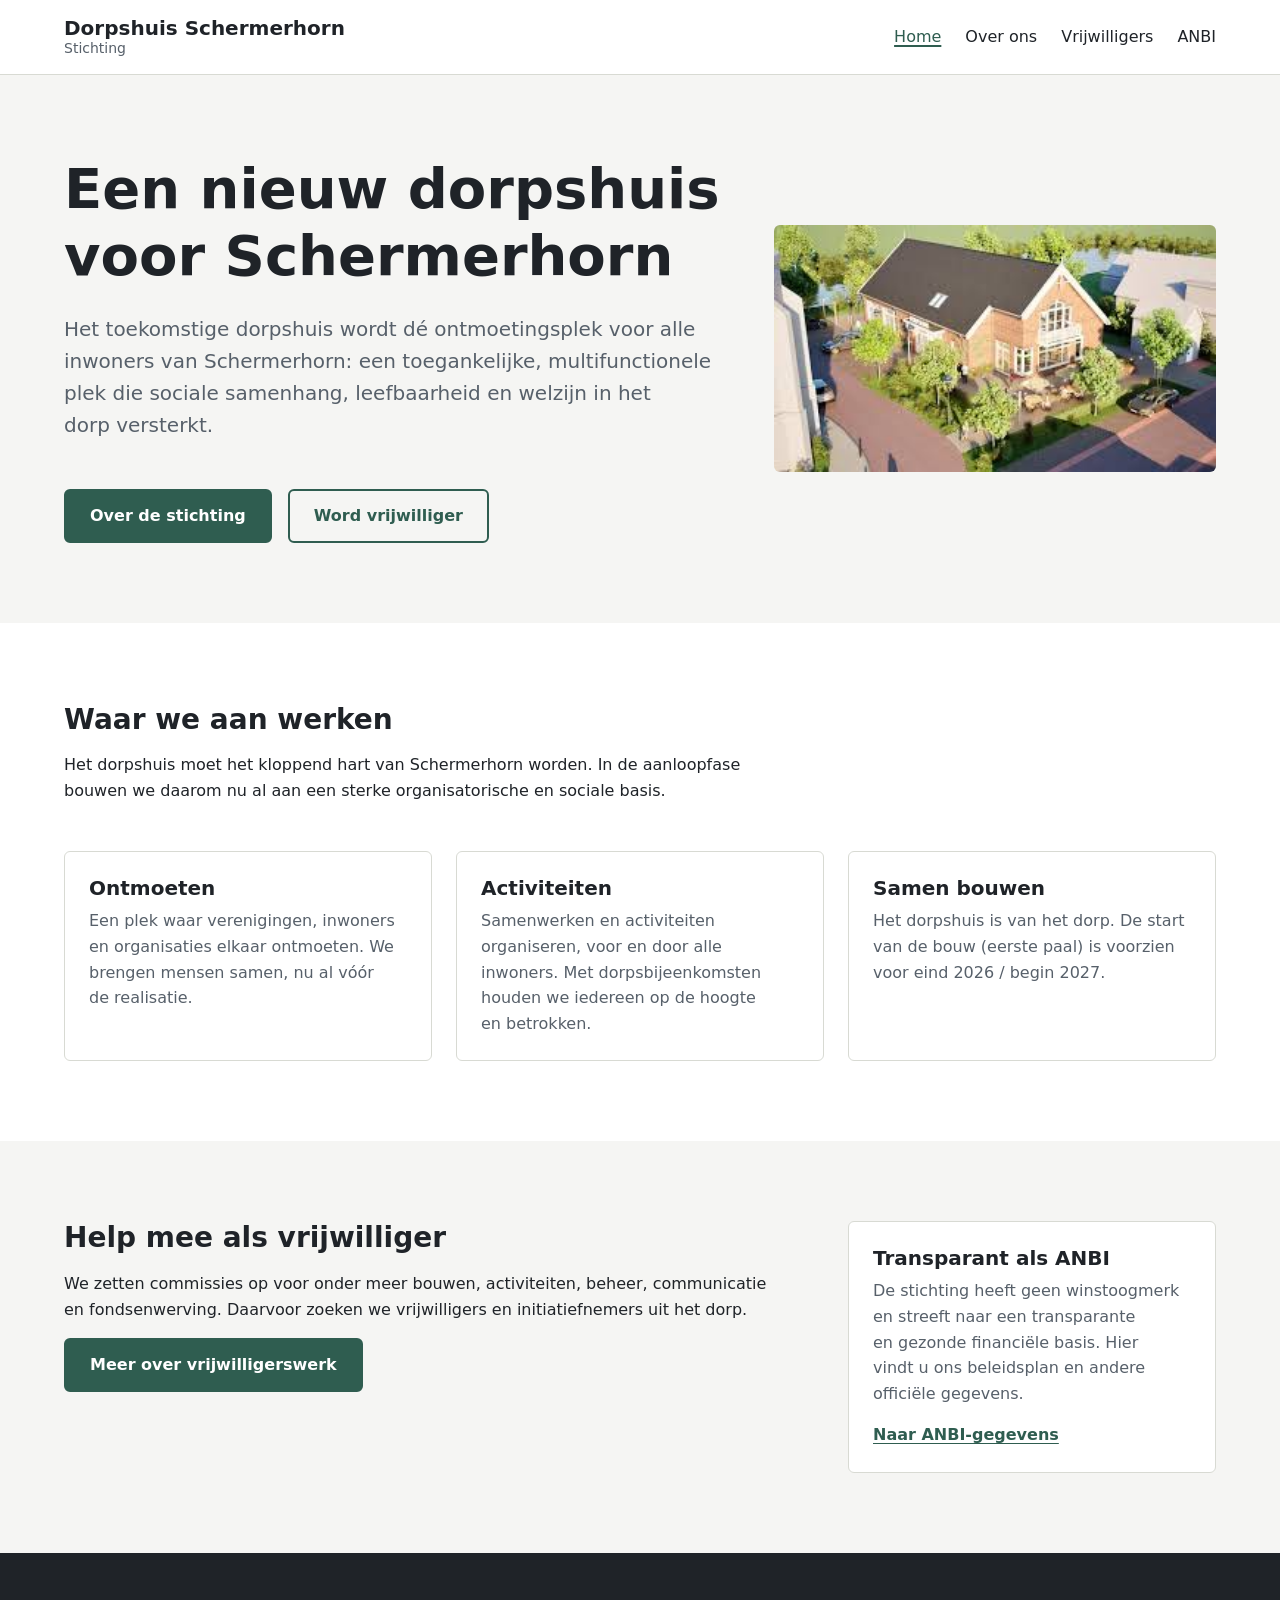
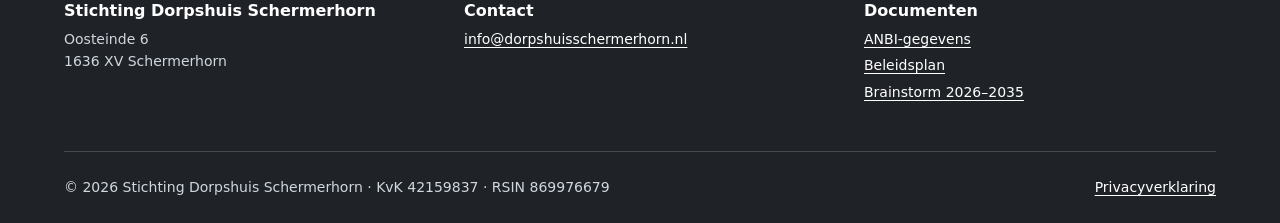
==== index.html @ 47b25c3a "init website dorpshuis" ====
<!doctype html>
<html lang="nl">
<head>
  <meta charset="utf-8">
  <meta name="viewport" content="width=device-width, initial-scale=1">
  <title>Stichting Dorpshuis Schermerhorn</title>
  <meta name="description" content="Stichting Dorpshuis Schermerhorn werkt aan een nieuw dorpshuis voor en door de inwoners van Schermerhorn.">
  <script>document.documentElement.classList.add('js');</script>
  <link rel="stylesheet" href="style.css">
  <script src="main.js" defer></script>
</head>
<body>
  <a class="skip-link" href="#main">Direct naar de inhoud</a>

  <header class="site-header">
    <div class="container">
      <a class="site-logo" href="index.html">Dorpshuis Schermerhorn <span>Stichting</span></a>
      <button class="nav-toggle" type="button" aria-expanded="false" aria-controls="site-nav">
        <span class="nav-toggle__icon" aria-hidden="true"></span>
        Menu
      </button>
      <nav class="site-nav" id="site-nav" aria-label="Hoofdmenu">
        <ul>
          <li><a href="index.html" aria-current="page">Home</a></li>
          <li><a href="over-ons.html">Over ons</a></li>
          <li><a href="vrijwilligers.html">Vrijwilligers</a></li>
          <li><a href="anbi.html">ANBI</a></li>
        </ul>
      </nav>
    </div>
  </header>

  <main id="main">
    <section class="hero">
      <div class="container hero__inner">
        <div>
          <h1>Een nieuw dorpshuis voor Schermerhorn</h1>
          <p>Het toekomstige dorpshuis wordt dé ontmoetingsplek voor alle inwoners van Schermerhorn: een toegankelijke, multifunctionele plek die sociale samenhang, leefbaarheid en welzijn in het dorp versterkt.</p>
          <div class="button-group">
            <a class="button" href="over-ons.html">Over de stichting</a>
            <a class="button button--outline" href="vrijwilligers.html">Word vrijwilliger</a>
          </div>
        </div>
        <img class="hero__image" src="dorpshuis-impressie.jpeg" width="300" height="168" alt="Impressie van het nieuwe dorpshuis in Schermerhorn, van bovenaf gezien">
      </div>
    </section>

    <section class="section">
      <div class="container">
        <div class="section__intro">
          <h2>Waar we aan werken</h2>
          <p>Het dorpshuis moet het kloppend hart van Schermerhorn worden. In de aanloopfase bouwen we daarom nu al aan een sterke organisatorische en sociale basis.</p>
        </div>
        <div class="grid">
          <article class="card">
            <h3>Ontmoeten</h3>
            <p>Een plek waar verenigingen, inwoners en organisaties elkaar ontmoeten. We brengen mensen samen, nu al vóór de realisatie.</p>
          </article>
          <article class="card">
            <h3>Activiteiten</h3>
            <p>Samenwerken en activiteiten organiseren, voor en door alle inwoners. Met dorpsbijeenkomsten houden we iedereen op de hoogte en betrokken.</p>
          </article>
          <article class="card">
            <h3>Samen bouwen</h3>
            <p>Het dorpshuis is van het dorp. De start van de bouw (eerste paal) is voorzien voor eind 2026 / begin 2027.</p>
          </article>
        </div>
      </div>
    </section>

    <section class="section section--alt">
      <div class="container">
        <div class="split">
          <div class="section__intro">
            <h2>Help mee als vrijwilliger</h2>
            <p>We zetten commissies op voor onder meer bouwen, activiteiten, beheer, communicatie en fondsenwerving. Daarvoor zoeken we vrijwilligers en initiatiefnemers uit het dorp.</p>
            <p><a class="button" href="vrijwilligers.html">Meer over vrijwilligerswerk</a></p>
          </div>
          <aside class="card" aria-labelledby="anbi-teaser">
            <h3 id="anbi-teaser">Transparant als ANBI</h3>
            <p>De stichting heeft geen winstoogmerk en streeft naar een transparante en gezonde financiële basis. Hier vindt u ons beleidsplan en andere officiële gegevens.</p>
            <a href="anbi.html">Naar ANBI-gegevens</a>
          </aside>
        </div>
      </div>
    </section>
  </main>

  <footer class="site-footer">
    <div class="container">
      <div class="footer-grid">
        <div>
          <h2>Stichting Dorpshuis Schermerhorn</h2>
          <address>
            Oosteinde 6<br>
            1636 XV Schermerhorn
          </address>
        </div>
        <div>
          <h2>Contact</h2>
          <ul>
            <li><a href="mailto:info@dorpshuisschermerhorn.nl">info@dorpshuisschermerhorn.nl</a></li>
          </ul>
        </div>
        <nav aria-label="Documenten">
          <h2>Documenten</h2>
          <ul>
            <li><a href="anbi.html">ANBI-gegevens</a></li>
            <li><a href="beleidsplan.html">Beleidsplan</a></li>
            <li><a href="brainstorm-2026-2035.html">Brainstorm 2026&ndash;2035</a></li>
          </ul>
        </nav>
      </div>
      <div class="footer-bottom">
        <p>&copy; <span id="year">2026</span> Stichting Dorpshuis Schermerhorn &middot; KvK 42159837 &middot; RSIN 869976679</p>
        <p><a href="privacyverklaring.html">Privacyverklaring</a></p>
      </div>
    </div>
  </footer>
</body>
</html>
---- style.css ----
/* ==========================================================================
   Dorpshuis Schermerhorn — base stylesheet
   Neutral, temporary styling. Swap the tokens in :root once branding is final.
   ========================================================================== */

/* ---------- Design tokens ---------- */
:root {
  /* Colors */
  --clr-text: #1f2328;
  --clr-text-muted: #57606a;
  --clr-bg: #ffffff;
  --clr-surface: #f5f5f3;
  --clr-border: #d8dad3;
  --clr-primary: #2f5d50;
  --clr-primary-dark: #1f4037;
  --clr-on-primary: #ffffff;
  --clr-focus: #c2410c;

  /* Typography */
  --ff-base: system-ui, -apple-system, "Segoe UI", Roboto, "Helvetica Neue", Arial, sans-serif;
  --fs-sm: 0.875rem;
  --fs-base: 1rem;
  --fs-md: clamp(1.125rem, 1rem + 0.4vw, 1.25rem);
  --fs-lg: clamp(1.375rem, 1.2rem + 0.8vw, 1.75rem);
  --fs-xl: clamp(1.75rem, 1.4rem + 1.6vw, 2.5rem);
  --fs-xxl: clamp(2.125rem, 1.6rem + 2.6vw, 3.5rem);
  --lh-base: 1.6;
  --lh-tight: 1.2;

  /* Spacing */
  --space-xs: 0.5rem;
  --space-sm: 1rem;
  --space-md: 1.5rem;
  --space-lg: clamp(2rem, 1.5rem + 2vw, 3rem);
  --space-xl: clamp(3rem, 2rem + 4vw, 5rem);

  /* Layout */
  --container-max: 72rem;
  --content-max: 45rem;
  --gutter: clamp(1rem, 0.5rem + 2vw, 2rem);
  --radius: 0.375rem;
}

/* ---------- Reset ---------- */
*,
*::before,
*::after {
  box-sizing: border-box;
}

* {
  margin: 0;
}

html {
  -webkit-text-size-adjust: 100%;
  text-size-adjust: 100%;
}

@media (prefers-reduced-motion: no-preference) {
  html {
    scroll-behavior: smooth;
  }
}

body {
  min-height: 100vh;
  display: flex;
  flex-direction: column;
  font-family: var(--ff-base);
  font-size: var(--fs-base);
  line-height: var(--lh-base);
  color: var(--clr-text);
  background-color: var(--clr-bg);
}

img,
svg {
  display: block;
  max-width: 100%;
  height: auto;
}

/* ---------- Typography ---------- */
h1,
h2,
h3 {
  line-height: var(--lh-tight);
  text-wrap: balance;
}

h1 {
  font-size: var(--fs-xl);
}

h2 {
  font-size: var(--fs-lg);
}

h3 {
  font-size: var(--fs-md);
}

p,
li {
  text-wrap: pretty;
}

a {
  color: var(--clr-primary);
  text-underline-offset: 0.2em;

  &:hover {
    color: var(--clr-primary-dark);
  }
}

:focus-visible {
  outline: 3px solid var(--clr-focus);
  outline-offset: 2px;
}

/* Vertical rhythm for long-form text (statuten, beleidsplan, privacy) */
.prose {
  max-width: var(--content-max);

  & > * + * {
    margin-block-start: var(--space-sm);
  }

  & > h2:not(:first-child) {
    margin-block-start: var(--space-lg);
  }

  & > h3:not(:first-child) {
    margin-block-start: var(--space-md);
  }

  & ul,
  & ol {
    padding-inline-start: 1.25rem;
  }

  & li + li {
    margin-block-start: var(--space-xs);
  }
}

/* ---------- Utilities ---------- */
.container {
  width: min(100% - 2 * var(--gutter), var(--container-max));
  margin-inline: auto;
}

.visually-hidden {
  position: absolute;
  width: 1px;
  height: 1px;
  padding: 0;
  margin: -1px;
  overflow: hidden;
  clip: rect(0, 0, 0, 0);
  white-space: nowrap;
  border: 0;
}

.skip-link {
  position: absolute;
  inset-block-start: var(--space-xs);
  inset-inline-start: var(--space-xs);
  z-index: 100;
  padding: var(--space-xs) var(--space-sm);
  background: var(--clr-primary);
  color: var(--clr-on-primary);
  border-radius: var(--radius);
  transform: translateY(-200%);

  &:focus {
    transform: none;
    color: var(--clr-on-primary);
  }
}

/* ---------- Buttons ---------- */
.button {
  display: inline-block;
  padding: 0.75em 1.5em;
  font-weight: 600;
  text-decoration: none;
  background: var(--clr-primary);
  color: var(--clr-on-primary);
  border: 2px solid var(--clr-primary);
  border-radius: var(--radius);

  &:hover {
    background: var(--clr-primary-dark);
    border-color: var(--clr-primary-dark);
    color: var(--clr-on-primary);
  }
}

.button--outline {
  background: transparent;
  color: var(--clr-primary);

  &:hover {
    background: var(--clr-primary);
    color: var(--clr-on-primary);
  }
}

/* ---------- Header & navigation ---------- */
.site-header {
  position: sticky;
  inset-block-start: 0;
  z-index: 10;
  background: var(--clr-bg);
  border-block-end: 1px solid var(--clr-border);

  & .container {
    display: flex;
    flex-wrap: wrap;
    align-items: center;
    justify-content: space-between;
    gap: var(--space-sm);
    padding-block: var(--space-sm);
  }
}

.site-logo {
  font-size: var(--fs-md);
  font-weight: 700;
  line-height: var(--lh-tight);
  color: var(--clr-text);
  text-decoration: none;

  & span {
    display: block;
    font-size: var(--fs-sm);
    font-weight: 400;
    color: var(--clr-text-muted);
  }

  &:hover {
    color: var(--clr-primary);
  }
}

.nav-toggle {
  display: none; /* only shown when JS is available, see .js rule below */
  align-items: center;
  gap: var(--space-xs);
  padding: var(--space-xs) var(--space-sm);
  font: inherit;
  font-weight: 600;
  color: var(--clr-text);
  background: transparent;
  border: 1px solid var(--clr-border);
  border-radius: var(--radius);
  cursor: pointer;
}

.nav-toggle__icon,
.nav-toggle__icon::before,
.nav-toggle__icon::after {
  display: block;
  width: 1.125rem;
  height: 2px;
  background: currentColor;
}

.nav-toggle__icon {
  position: relative;

  &::before,
  &::after {
    content: "";
    position: absolute;
    inset-inline-start: 0;
  }

  &::before {
    inset-block-start: -6px;
  }

  &::after {
    inset-block-start: 6px;
  }
}

.site-nav {
  flex-basis: 100%;

  & ul {
    display: flex;
    flex-direction: column;
    list-style: none;
    padding: 0;
  }

  & a {
    display: block;
    padding: var(--space-xs) 0;
    font-weight: 500;
    color: var(--clr-text);
    text-decoration: none;

    &:hover {
      color: var(--clr-primary);
    }

    /* "page" = current page, "true" = parent section (e.g. ANBI on Statuten) */
    &[aria-current] {
      color: var(--clr-primary);
      text-decoration: underline;
      text-decoration-thickness: 2px;
    }
  }
}

/* With JS: collapse the menu behind the toggle on small screens.
   Without JS the menu simply stays visible (progressive enhancement). */
.js {
  & .nav-toggle {
    display: inline-flex;
  }

  & .site-nav:not(.is-open) {
    display: none;
  }
}

@media (min-width: 48em) {
  .site-header .container {
    flex-wrap: nowrap;
  }

  .js .nav-toggle {
    display: none;
  }

  .site-nav,
  .js .site-nav:not(.is-open) {
    display: block;
    flex-basis: auto;
  }

  .site-nav ul {
    flex-direction: row;
    gap: var(--space-md);
  }
}

/* ---------- Main & sections ---------- */
main {
  flex: 1;
}

.section {
  padding-block: var(--space-xl);
}

.section--alt {
  background: var(--clr-surface);
}

.section__intro {
  max-width: var(--content-max);
  margin-block-end: var(--space-lg);

  & > * + * {
    margin-block-start: var(--space-sm);
  }
}

/* Page header for subpages */
.page-header {
  padding-block: var(--space-lg);
  background: var(--clr-surface);
  border-block-end: 1px solid var(--clr-border);

  & p {
    max-width: var(--content-max);
    margin-block-start: var(--space-xs);
    font-size: var(--fs-md);
    color: var(--clr-text-muted);
  }
}

.breadcrumb {
  margin-block-end: var(--space-xs);
  font-size: var(--fs-sm);

  & ol {
    display: flex;
    flex-wrap: wrap;
    list-style: none;
    padding: 0;
  }

  & li + li::before {
    content: "/";
    padding-inline: var(--space-xs);
    color: var(--clr-text-muted);
  }

  & [aria-current] {
    color: var(--clr-text-muted);
  }
}

/* ---------- Hero (home) ---------- */
.hero {
  padding-block: var(--space-xl);
  background: var(--clr-surface);

  & h1 {
    max-width: 20ch;
    font-size: var(--fs-xxl);
  }

  & p {
    max-width: var(--content-max);
    margin-block-start: var(--space-md);
    font-size: var(--fs-md);
    color: var(--clr-text-muted);
  }
}

.hero__inner {
  display: grid;
  gap: var(--space-lg);
  align-items: center;

  @media (min-width: 60em) {
    grid-template-columns: 3fr 2fr;
  }
}

.hero__image {
  width: 100%;
  height: auto;
  border-radius: var(--radius);
}

.button-group {
  display: flex;
  flex-wrap: wrap;
  gap: var(--space-sm);
  margin-block-start: var(--space-lg);
}

/* ---------- Grid & cards ---------- */
.grid {
  display: grid;
  gap: var(--space-md);
  grid-template-columns: repeat(auto-fit, minmax(min(100%, 16rem), 1fr));
}

.card {
  display: flex;
  flex-direction: column;
  gap: var(--space-xs);
  padding: var(--space-md);
  background: var(--clr-bg);
  border: 1px solid var(--clr-border);
  border-radius: var(--radius);
  overflow-wrap: anywhere;

  & p {
    color: var(--clr-text-muted);
  }

  & a:last-child {
    margin-block-start: auto;
    padding-block-start: var(--space-xs);
    font-weight: 600;
  }
}

/* Two-column split: text + aside */
.split {
  display: grid;
  gap: var(--space-lg);

  @media (min-width: 60em) {
    grid-template-columns: 2fr 1fr;
    align-items: start;
  }
}

/* ---------- Data list (ANBI details) ---------- */
.data-list {
  display: grid;
  gap: var(--space-xs) var(--space-md);
  max-width: var(--content-max);

  & dt {
    font-weight: 600;
  }

  & dd {
    margin-block-end: var(--space-xs);
    color: var(--clr-text-muted);
  }

  @media (min-width: 36em) {
    grid-template-columns: 14rem 1fr;

    & dd {
      margin-block-end: 0;
    }
  }
}

/* ---------- Callout, source note & tables (long-form documents) ---------- */
.callout {
  padding: var(--space-md);
  background: var(--clr-surface);
  border-inline-start: 4px solid var(--clr-primary);
  border-radius: var(--radius);

  & > * + * {
    margin-block-start: var(--space-xs);
  }
}

.callout__title {
  font-weight: 700;
}

.source {
  font-size: var(--fs-sm);
  color: var(--clr-text-muted);
}

.table-wrap {
  overflow-x: auto;
}

.prose table {
  width: 100%;
  border-collapse: collapse;
  font-size: var(--fs-sm);

  & th,
  & td {
    padding: var(--space-xs) var(--space-sm) var(--space-xs) 0;
    text-align: start;
    vertical-align: top;
    border-block-end: 1px solid var(--clr-border);
  }

  & thead th {
    border-block-end-width: 2px;
  }

  & tbody th {
    width: 38%;
    font-weight: 600;
  }
}

/* ---------- Document list ---------- */
.doc-list {
  list-style: none;
  padding: 0;
  max-width: var(--content-max);
  border-block-start: 1px solid var(--clr-border);

  & li {
    display: flex;
    flex-wrap: wrap;
    align-items: baseline;
    justify-content: space-between;
    gap: var(--space-xs) var(--space-md);
    padding-block: var(--space-sm);
    border-block-end: 1px solid var(--clr-border);
  }

  & a {
    font-weight: 600;
  }

  & span {
    font-size: var(--fs-sm);
    color: var(--clr-text-muted);
  }
}

/* ---------- Footer ---------- */
.site-footer {
  padding-block: var(--space-lg) var(--space-md);
  font-size: var(--fs-sm);
  color: #d0d7de;
  background: var(--clr-text);

  & a {
    color: #ffffff;

    &:hover {
      color: #d0d7de;
    }
  }

  & h2 {
    margin-block-end: var(--space-xs);
    font-size: var(--fs-base);
    color: #ffffff;
  }

  & ul {
    list-style: none;
    padding: 0;
  }

  & li + li {
    margin-block-start: 0.25rem;
  }

  & address {
    font-style: normal;
  }
}

.footer-grid {
  display: grid;
  gap: var(--space-lg);
  grid-template-columns: repeat(auto-fit, minmax(min(100%, 13rem), 1fr));
}

.footer-bottom {
  display: flex;
  flex-wrap: wrap;
  justify-content: space-between;
  gap: var(--space-xs) var(--space-md);
  margin-block-start: var(--space-lg);
  padding-block-start: var(--space-md);
  border-block-start: 1px solid #424a53;
}
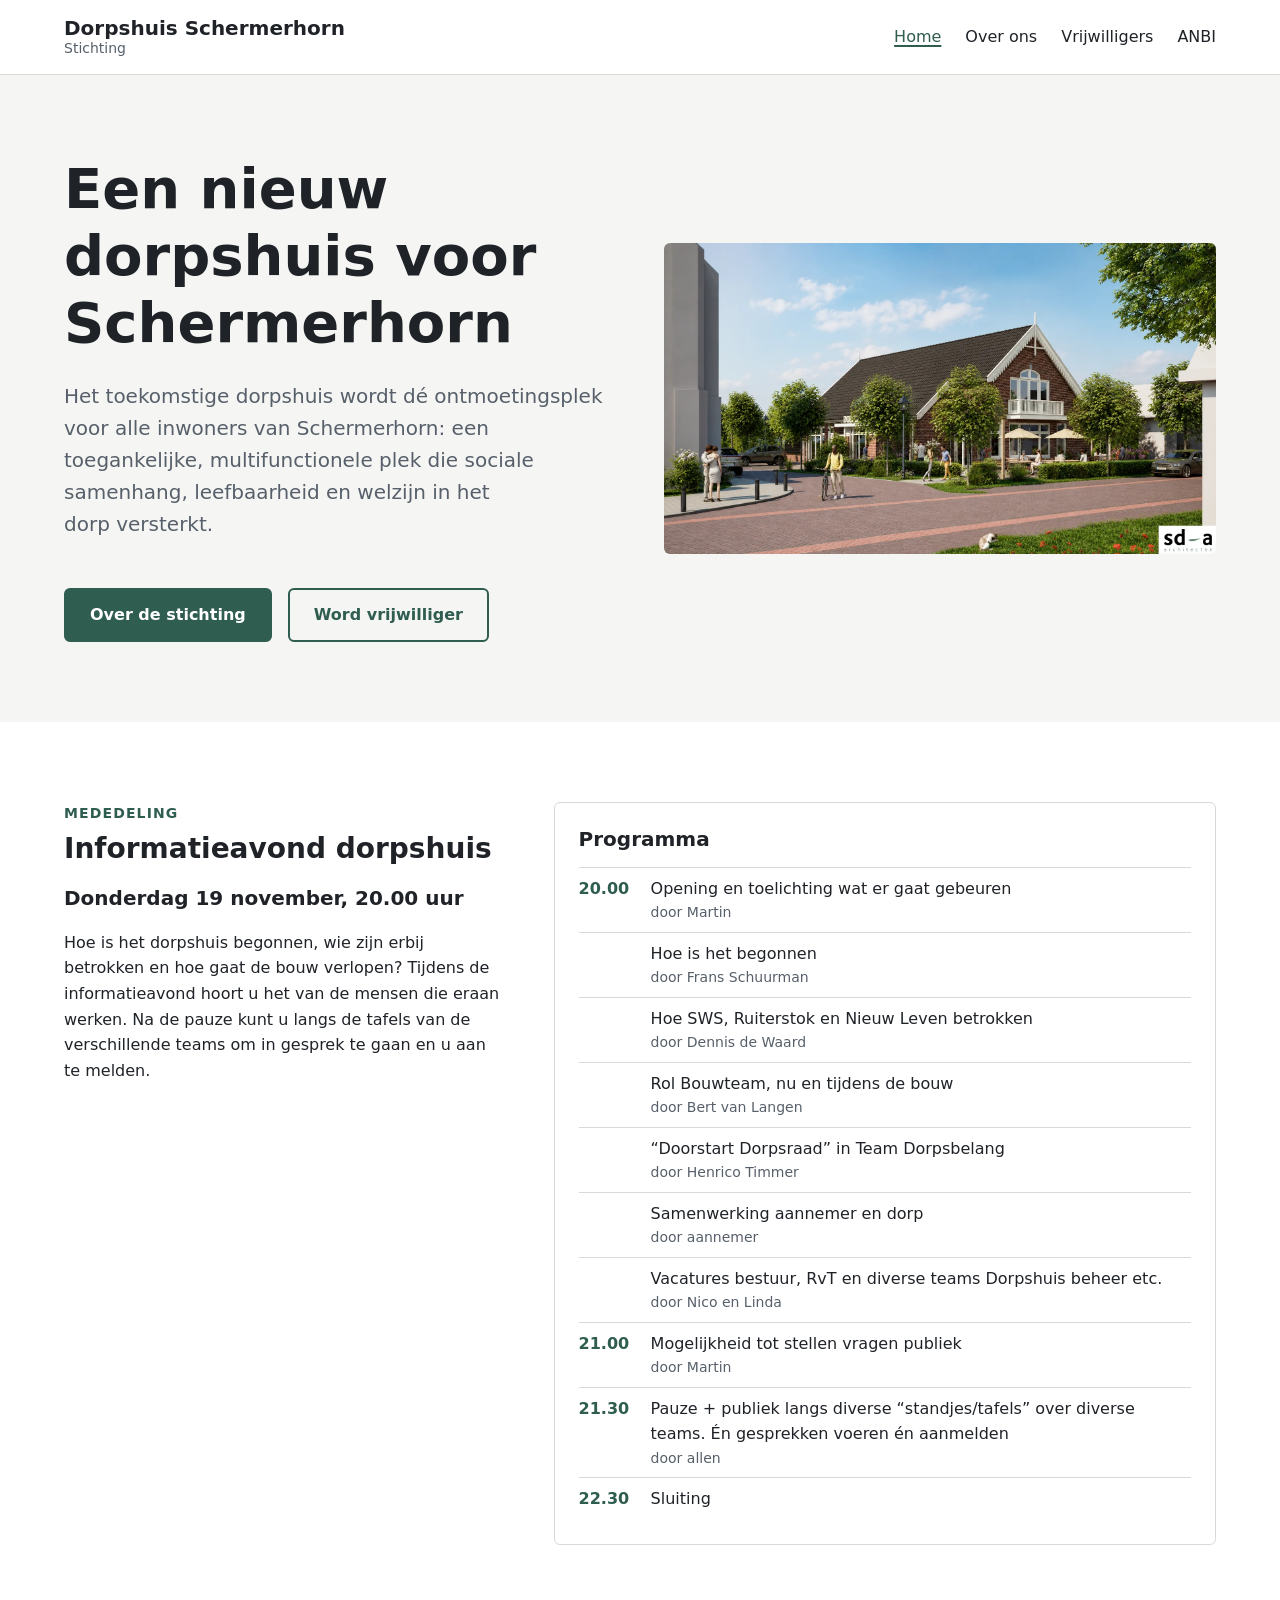
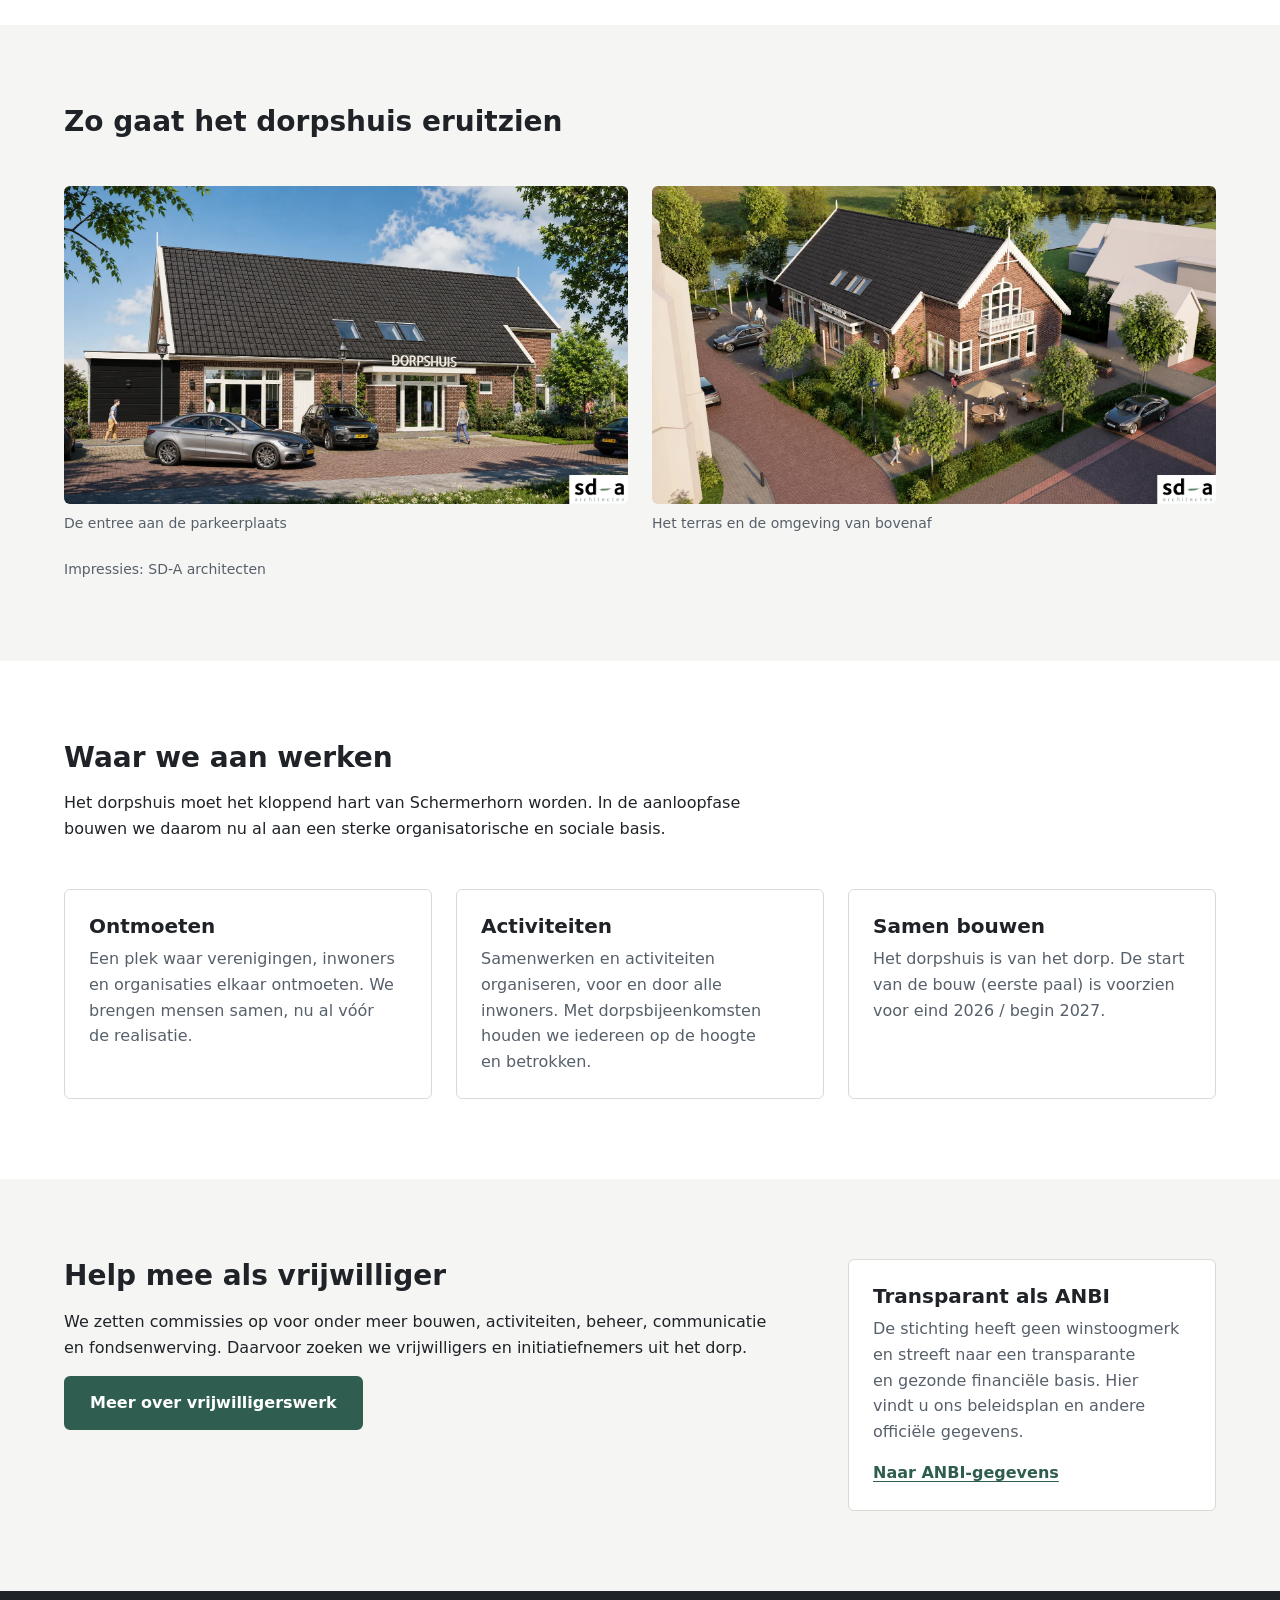
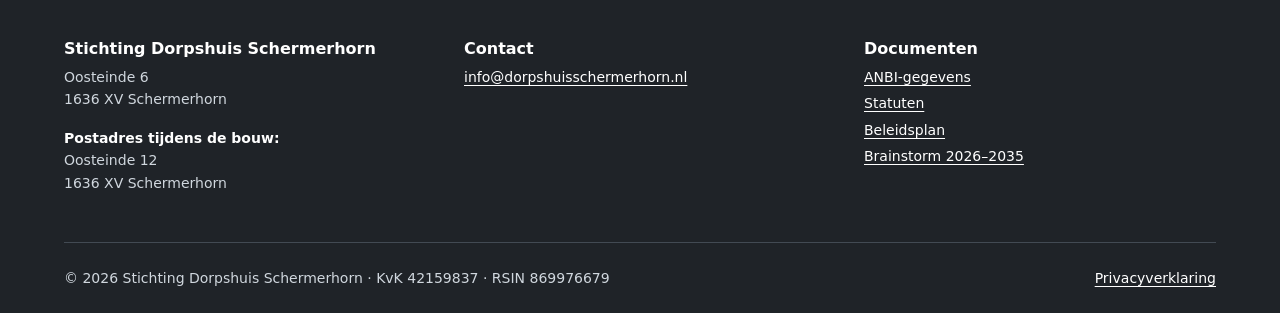
==== commit 45a372d9: "Statutenpagina, informatieavond en impressies op homepage - statuten.html: oprichtingsakte als HTML," ====
--- a/index.html
+++ b/index.html
@@ -41,7 +41,78 @@
             <a class="button button--outline" href="vrijwilligers.html">Word vrijwilliger</a>
           </div>
         </div>
-        <img class="hero__image" src="dorpshuis-impressie.jpeg" width="300" height="168" alt="Impressie van het nieuwe dorpshuis in Schermerhorn, van bovenaf gezien">
+        <img class="hero__image" src="assets/dorpshuis-schermerhorn-pleintje-met-bezoekers.webp" width="1672" height="941" fetchpriority="high" alt="Impressie van het nieuwe dorpshuis in Schermerhorn: een bakstenen gebouw met terras aan een pleintje met bezoekers">
+      </div>
+    </section>
+
+    <section class="section" aria-labelledby="informatieavond">
+      <div class="container">
+        <div class="split split--event">
+          <div class="section__intro">
+            <p class="eyebrow">Mededeling</p>
+            <h2 id="informatieavond">Informatieavond dorpshuis</h2>
+            <p class="event-date">Donderdag 19 november, 20.00 uur</p>
+            <p>Hoe is het dorpshuis begonnen, wie zijn erbij betrokken en hoe gaat de bouw verlopen? Tijdens de informatieavond hoort u het van de mensen die eraan werken. Na de pauze kunt u langs de tafels van de verschillende teams om in gesprek te gaan en u aan te melden.</p>
+          </div>
+          <div class="card">
+            <h3>Programma</h3>
+            <ol class="programma">
+              <li>
+                <time datetime="20:00">20.00</time>
+                <p>Opening en toelichting wat er gaat gebeuren <span>door Martin</span></p>
+              </li>
+              <li>
+                <p>Hoe is het begonnen <span>door Frans Schuurman</span></p>
+              </li>
+              <li>
+                <p>Hoe SWS, Ruiterstok en Nieuw Leven betrokken <span>door Dennis de Waard</span></p>
+              </li>
+              <li>
+                <p>Rol Bouwteam, nu en tijdens de bouw <span>door Bert van Langen</span></p>
+              </li>
+              <li>
+                <p>&ldquo;Doorstart Dorpsraad&rdquo; in Team Dorpsbelang <span>door Henrico Timmer</span></p>
+              </li>
+              <li>
+                <p>Samenwerking aannemer en dorp <span>door aannemer</span></p>
+              </li>
+              <li>
+                <p>Vacatures bestuur, RvT en diverse teams Dorpshuis beheer etc. <span>door Nico en Linda</span></p>
+              </li>
+              <li>
+                <time datetime="21:00">21.00</time>
+                <p>Mogelijkheid tot stellen vragen publiek <span>door Martin</span></p>
+              </li>
+              <li>
+                <time datetime="21:30">21.30</time>
+                <p>Pauze + publiek langs diverse &ldquo;standjes/tafels&rdquo; over diverse teams. &Eacute;n gesprekken voeren &eacute;n aanmelden <span>door allen</span></p>
+              </li>
+              <li>
+                <time datetime="22:30">22.30</time>
+                <p>Sluiting</p>
+              </li>
+            </ol>
+          </div>
+        </div>
+      </div>
+    </section>
+
+    <section class="section section--alt" aria-labelledby="impressies">
+      <div class="container">
+        <div class="section__intro">
+          <h2 id="impressies">Zo gaat het dorpshuis eruitzien</h2>
+        </div>
+        <div class="gallery">
+          <figure>
+            <img src="assets/dorpshuis-schermerhorn-baksteengevels-parkeerplaats.webp" width="1672" height="941" loading="lazy" alt="Voorgevel van het nieuwe dorpshuis met de entree en het opschrift Dorpshuis, gezien vanaf de parkeerplaats">
+            <figcaption>De entree aan de parkeerplaats</figcaption>
+          </figure>
+          <figure>
+            <img src="assets/dorpshuis-schermerhorn-bakstenen-gevel-terras.webp" width="1672" height="941" loading="lazy" alt="Het nieuwe dorpshuis van bovenaf gezien, met het terras, de groene omgeving en het water erachter">
+            <figcaption>Het terras en de omgeving van bovenaf</figcaption>
+          </figure>
+        </div>
+        <p class="source">Impressies: SD-A architecten</p>
       </div>
     </section>
 
@@ -95,6 +166,11 @@
             Oosteinde 6<br>
             1636 XV Schermerhorn
           </address>
+          <p>Postadres tijdens de bouw:</p>
+          <address>
+            Oosteinde 12<br>
+            1636 XV Schermerhorn
+          </address>
         </div>
         <div>
           <h2>Contact</h2>
@@ -106,6 +182,7 @@
           <h2>Documenten</h2>
           <ul>
             <li><a href="anbi.html">ANBI-gegevens</a></li>
+            <li><a href="statuten.html">Statuten</a></li>
             <li><a href="beleidsplan.html">Beleidsplan</a></li>
             <li><a href="brainstorm-2026-2035.html">Brainstorm 2026&ndash;2035</a></li>
           </ul>
--- a/style.css
+++ b/style.css
@@ -433,7 +433,7 @@
   align-items: center;
 
   @media (min-width: 60em) {
-    grid-template-columns: 3fr 2fr;
+    grid-template-columns: 1fr 1fr;
   }
 }
 
@@ -489,6 +489,83 @@
   }
 }
 
+/* ---------- Announcement & programme (home) ---------- */
+.split--event {
+  @media (min-width: 60em) {
+    grid-template-columns: 2fr 3fr;
+  }
+}
+
+.eyebrow {
+  font-size: var(--fs-sm);
+  font-weight: 700;
+  letter-spacing: 0.08em;
+  text-transform: uppercase;
+  color: var(--clr-primary);
+}
+
+.section__intro .eyebrow + h2 {
+  margin-block-start: var(--space-xs);
+}
+
+.event-date {
+  font-size: var(--fs-md);
+  font-weight: 600;
+}
+
+.programma {
+  list-style: none;
+  padding: 0;
+  margin-block-start: var(--space-xs);
+
+  & li {
+    display: grid;
+    grid-template-columns: 3.5rem 1fr;
+    gap: var(--space-sm);
+    padding-block: var(--space-xs);
+    border-block-start: 1px solid var(--clr-border);
+  }
+
+  & time {
+    font-weight: 700;
+    color: var(--clr-primary);
+    font-variant-numeric: tabular-nums;
+  }
+
+  & p {
+    grid-column: 2;
+    color: var(--clr-text);
+  }
+
+  & span {
+    display: block;
+    font-size: var(--fs-sm);
+    color: var(--clr-text-muted);
+  }
+}
+
+/* ---------- Image gallery ---------- */
+.gallery {
+  display: grid;
+  gap: var(--space-md);
+  grid-template-columns: repeat(auto-fit, minmax(min(100%, 22rem), 1fr));
+
+  & img {
+    width: 100%;
+    border-radius: var(--radius);
+  }
+
+  & figcaption {
+    margin-block-start: var(--space-xs);
+    font-size: var(--fs-sm);
+    color: var(--clr-text-muted);
+  }
+
+  & + .source {
+    margin-block-start: var(--space-md);
+  }
+}
+
 /* ---------- Data list (ANBI details) ---------- */
 .data-list {
   display: grid;
@@ -621,6 +698,13 @@
   & address {
     font-style: normal;
   }
+
+  /* Label above a second address, e.g. the postal address during construction */
+  & address + p {
+    margin-block-start: var(--space-sm);
+    font-weight: 600;
+    color: #ffffff;
+  }
 }
 
 .footer-grid {
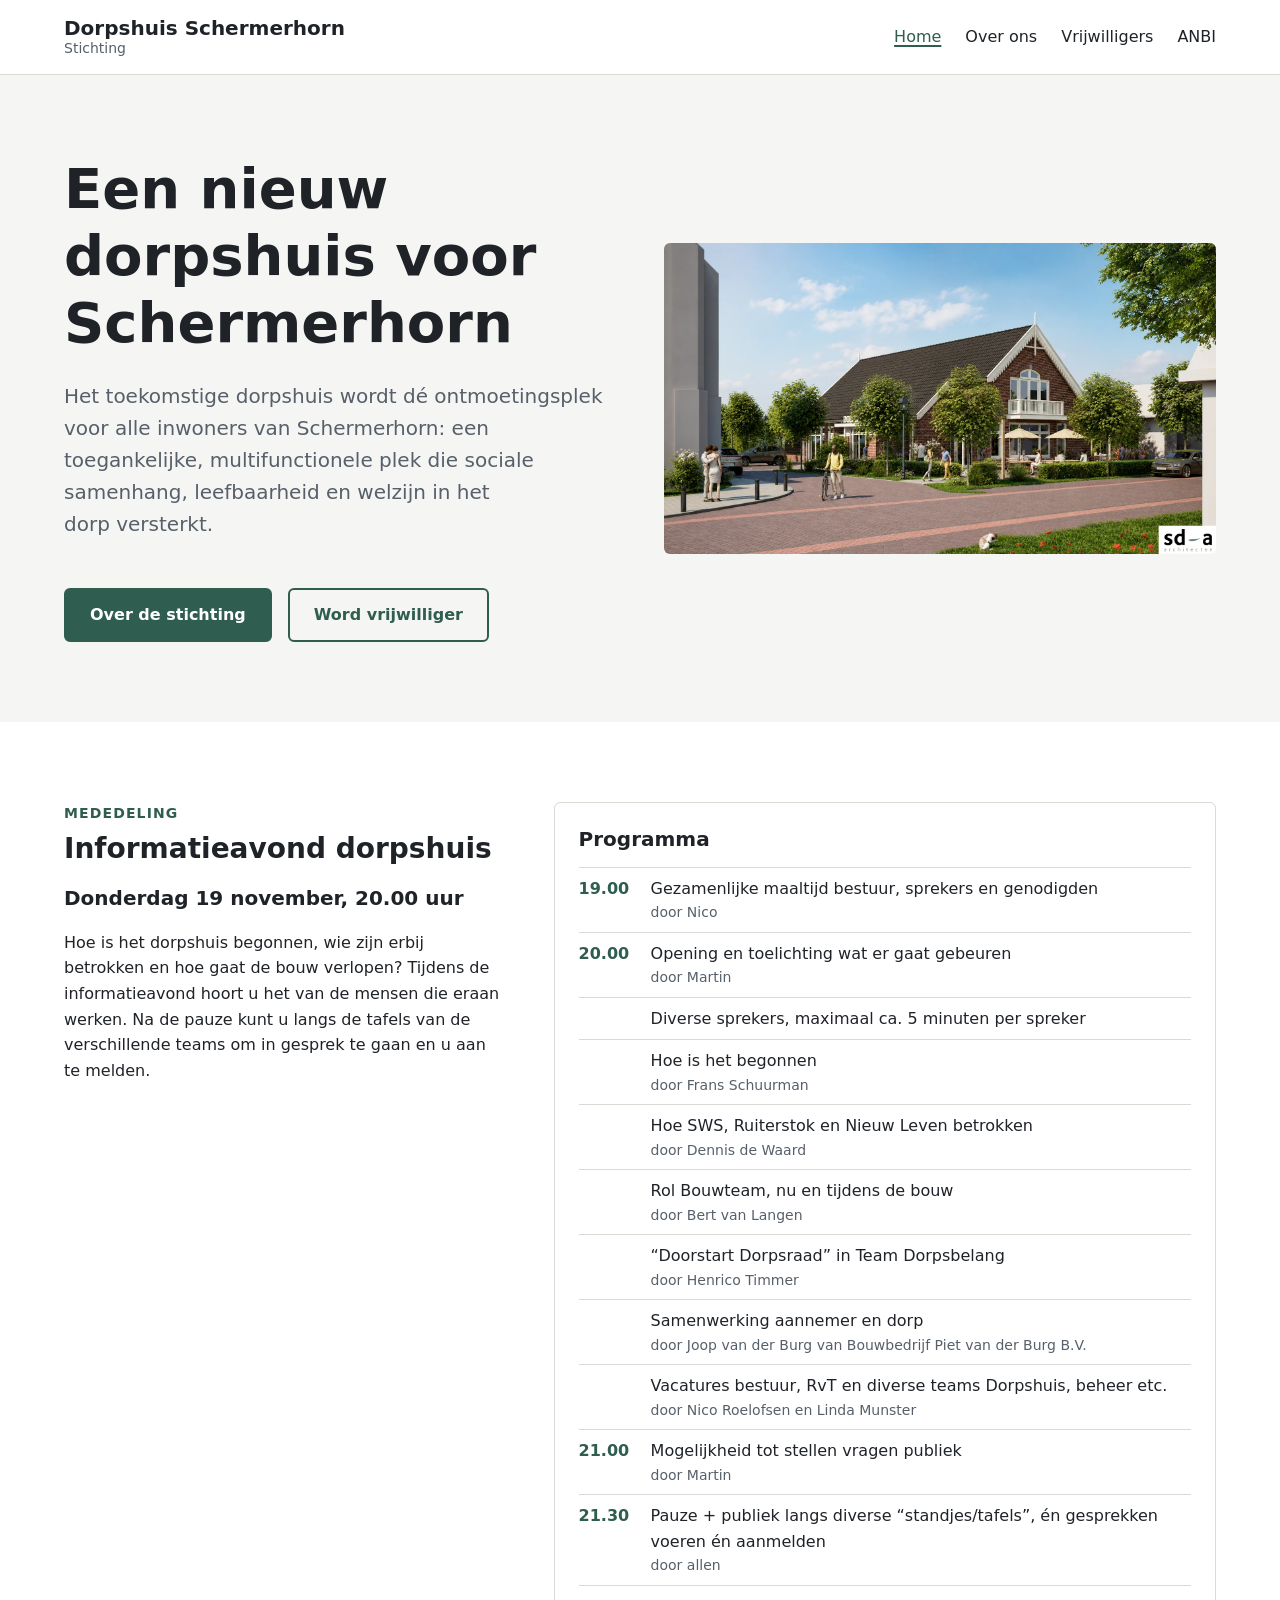
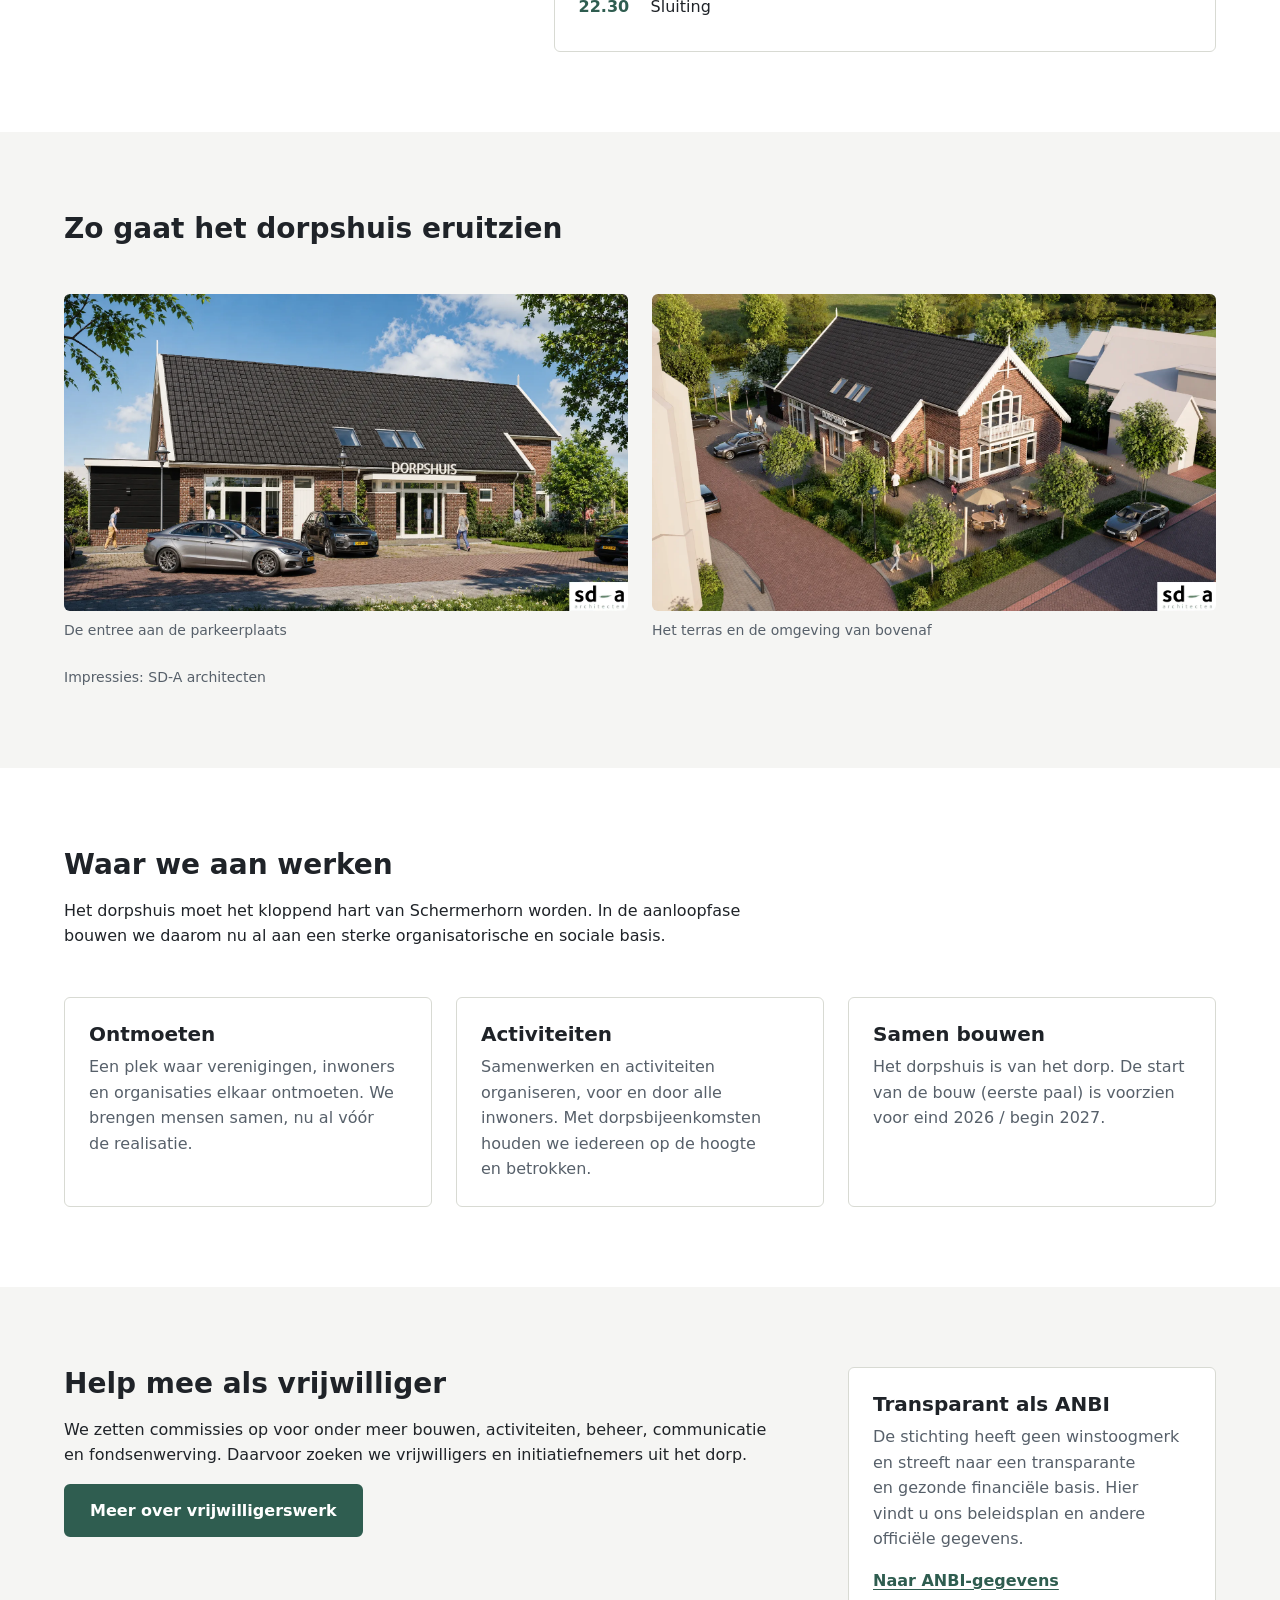
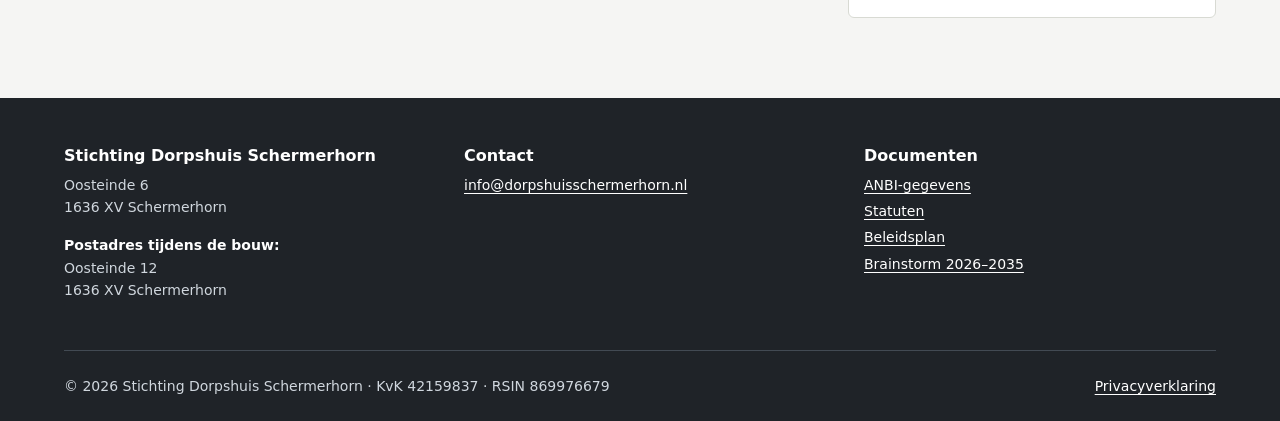
==== commit aa6baa4e: "Talentenkaart gekoppeld aan Google Sheet, teams en programma bijgewerkt - talentenkaart.html: formul" ====
--- a/index.html
+++ b/index.html
@@ -58,10 +58,17 @@
             <h3>Programma</h3>
             <ol class="programma">
               <li>
+                <time datetime="19:00">19.00</time>
+                <p>Gezamenlijke maaltijd bestuur, sprekers en genodigden <span>door Nico</span></p>
+              </li>
+              <li>
                 <time datetime="20:00">20.00</time>
                 <p>Opening en toelichting wat er gaat gebeuren <span>door Martin</span></p>
               </li>
               <li>
+                <p>Diverse sprekers, maximaal ca. 5 minuten per spreker</p>
+              </li>
+              <li>
                 <p>Hoe is het begonnen <span>door Frans Schuurman</span></p>
               </li>
               <li>
@@ -74,10 +81,10 @@
                 <p>&ldquo;Doorstart Dorpsraad&rdquo; in Team Dorpsbelang <span>door Henrico Timmer</span></p>
               </li>
               <li>
-                <p>Samenwerking aannemer en dorp <span>door aannemer</span></p>
-              </li>
-              <li>
-                <p>Vacatures bestuur, RvT en diverse teams Dorpshuis beheer etc. <span>door Nico en Linda</span></p>
+                <p>Samenwerking aannemer en dorp <span>door Joop van der Burg van Bouwbedrijf Piet van der Burg B.V.</span></p>
+              </li>
+              <li>
+                <p>Vacatures bestuur, RvT en diverse teams Dorpshuis, beheer etc. <span>door Nico Roelofsen en Linda Munster</span></p>
               </li>
               <li>
                 <time datetime="21:00">21.00</time>
@@ -85,7 +92,7 @@
               </li>
               <li>
                 <time datetime="21:30">21.30</time>
-                <p>Pauze + publiek langs diverse &ldquo;standjes/tafels&rdquo; over diverse teams. &Eacute;n gesprekken voeren &eacute;n aanmelden <span>door allen</span></p>
+                <p>Pauze + publiek langs diverse &ldquo;standjes/tafels&rdquo;, &eacute;n gesprekken voeren &eacute;n aanmelden <span>door allen</span></p>
               </li>
               <li>
                 <time datetime="22:30">22.30</time>
--- a/style.css
+++ b/style.css
@@ -665,6 +665,211 @@
   }
 }
 
+/* ---------- Team cards (talentenkaart) ---------- */
+.team-grid {
+  align-items: start; /* an opened card should not stretch its neighbours */
+}
+
+.team-card {
+  & h3 {
+    color: var(--clr-primary-dark);
+  }
+}
+
+.tags {
+  display: flex;
+  flex-wrap: wrap;
+  gap: 0.375rem;
+  list-style: none;
+  padding: 0;
+  margin-block-start: var(--space-xs);
+
+  & li {
+    padding: 0.25em 0.75em;
+    font-size: var(--fs-sm);
+    font-weight: 600;
+    color: var(--clr-primary-dark);
+    background: #e3ead9;
+    border-radius: 0.75rem; /* stays tidy when a long label wraps */
+
+    &:nth-child(3n + 2) {
+      background: #f3e9d6;
+    }
+
+    &:nth-child(3n) {
+      background: #f6dfcc;
+    }
+  }
+}
+
+.team-card__more {
+  margin-block-start: var(--space-xs);
+  font-size: var(--fs-sm);
+
+  & summary {
+    font-weight: 600;
+    color: var(--clr-primary);
+    cursor: pointer;
+  }
+
+  & ul {
+    padding-inline-start: 1.25rem;
+    margin-block-start: var(--space-xs);
+  }
+
+  & li + li {
+    margin-block-start: 0.125rem;
+  }
+}
+
+.team-card__group {
+  margin-block-start: var(--space-sm);
+  font-weight: 700;
+
+  .card & {
+    color: var(--clr-text);
+  }
+}
+
+/* ---------- Forms (talentenkaart) ---------- */
+.form {
+  display: grid;
+  gap: var(--space-md);
+  max-width: var(--content-max);
+
+  & input[type="text"],
+  & input[type="email"],
+  & input[type="tel"],
+  & textarea {
+    width: 100%;
+    padding: 0.625em 0.75em;
+    font: inherit;
+    color: var(--clr-text);
+    background: var(--clr-bg);
+    border: 1px solid var(--clr-text-muted);
+    border-radius: var(--radius);
+  }
+
+  & textarea {
+    resize: vertical;
+  }
+
+  & input[type="checkbox"] {
+    flex-shrink: 0;
+    width: 1.125rem;
+    height: 1.125rem;
+    margin-block-start: 0.2em;
+    accent-color: var(--clr-primary);
+  }
+
+  & .button {
+    justify-self: start;
+    font: inherit;
+    font-weight: 600;
+    cursor: pointer;
+
+    &:disabled {
+      opacity: 0.7;
+      cursor: wait;
+    }
+  }
+}
+
+.form__field {
+  display: grid;
+  gap: 0.25rem;
+  min-width: 0;
+  padding: 0;
+  border: 0;
+
+  & > label,
+  & > legend {
+    font-weight: 700;
+  }
+
+  & > .form__check {
+    font-weight: 400;
+  }
+
+  & > legend {
+    padding: 0;
+    margin-block-end: 0.25rem;
+  }
+}
+
+.form__number {
+  color: var(--clr-primary);
+}
+
+.form__hint {
+  font-size: var(--fs-sm);
+  font-style: italic;
+  color: var(--clr-text-muted);
+}
+
+.form__required {
+  font-size: var(--fs-sm);
+  font-weight: 400;
+  color: var(--clr-text-muted);
+}
+
+.form__row {
+  display: grid;
+  gap: var(--space-md);
+
+  @media (min-width: 36em) {
+    grid-template-columns: 1fr 1fr;
+  }
+}
+
+.form__options {
+  display: flex;
+  flex-wrap: wrap;
+  gap: var(--space-xs) var(--space-md);
+}
+
+.form__options--stacked {
+  display: grid;
+  gap: var(--space-xs) var(--space-md);
+
+  @media (min-width: 36em) {
+    grid-template-columns: 1fr 1fr;
+  }
+}
+
+.form__check {
+  display: flex;
+  gap: var(--space-xs);
+  align-items: flex-start;
+  cursor: pointer;
+}
+
+.form__honeypot {
+  position: absolute;
+  inset-inline-start: -9999px;
+}
+
+.form__privacy {
+  padding: var(--space-sm) var(--space-md);
+  font-size: var(--fs-sm);
+  color: var(--clr-text-muted);
+  background: var(--clr-surface);
+  border-radius: var(--radius);
+}
+
+.form__status:empty {
+  display: none;
+}
+
+.form__status {
+  font-weight: 600;
+  color: var(--clr-focus);
+}
+
+.form__success {
+  max-width: var(--content-max);
+}
+
 /* ---------- Footer ---------- */
 .site-footer {
   padding-block: var(--space-lg) var(--space-md);
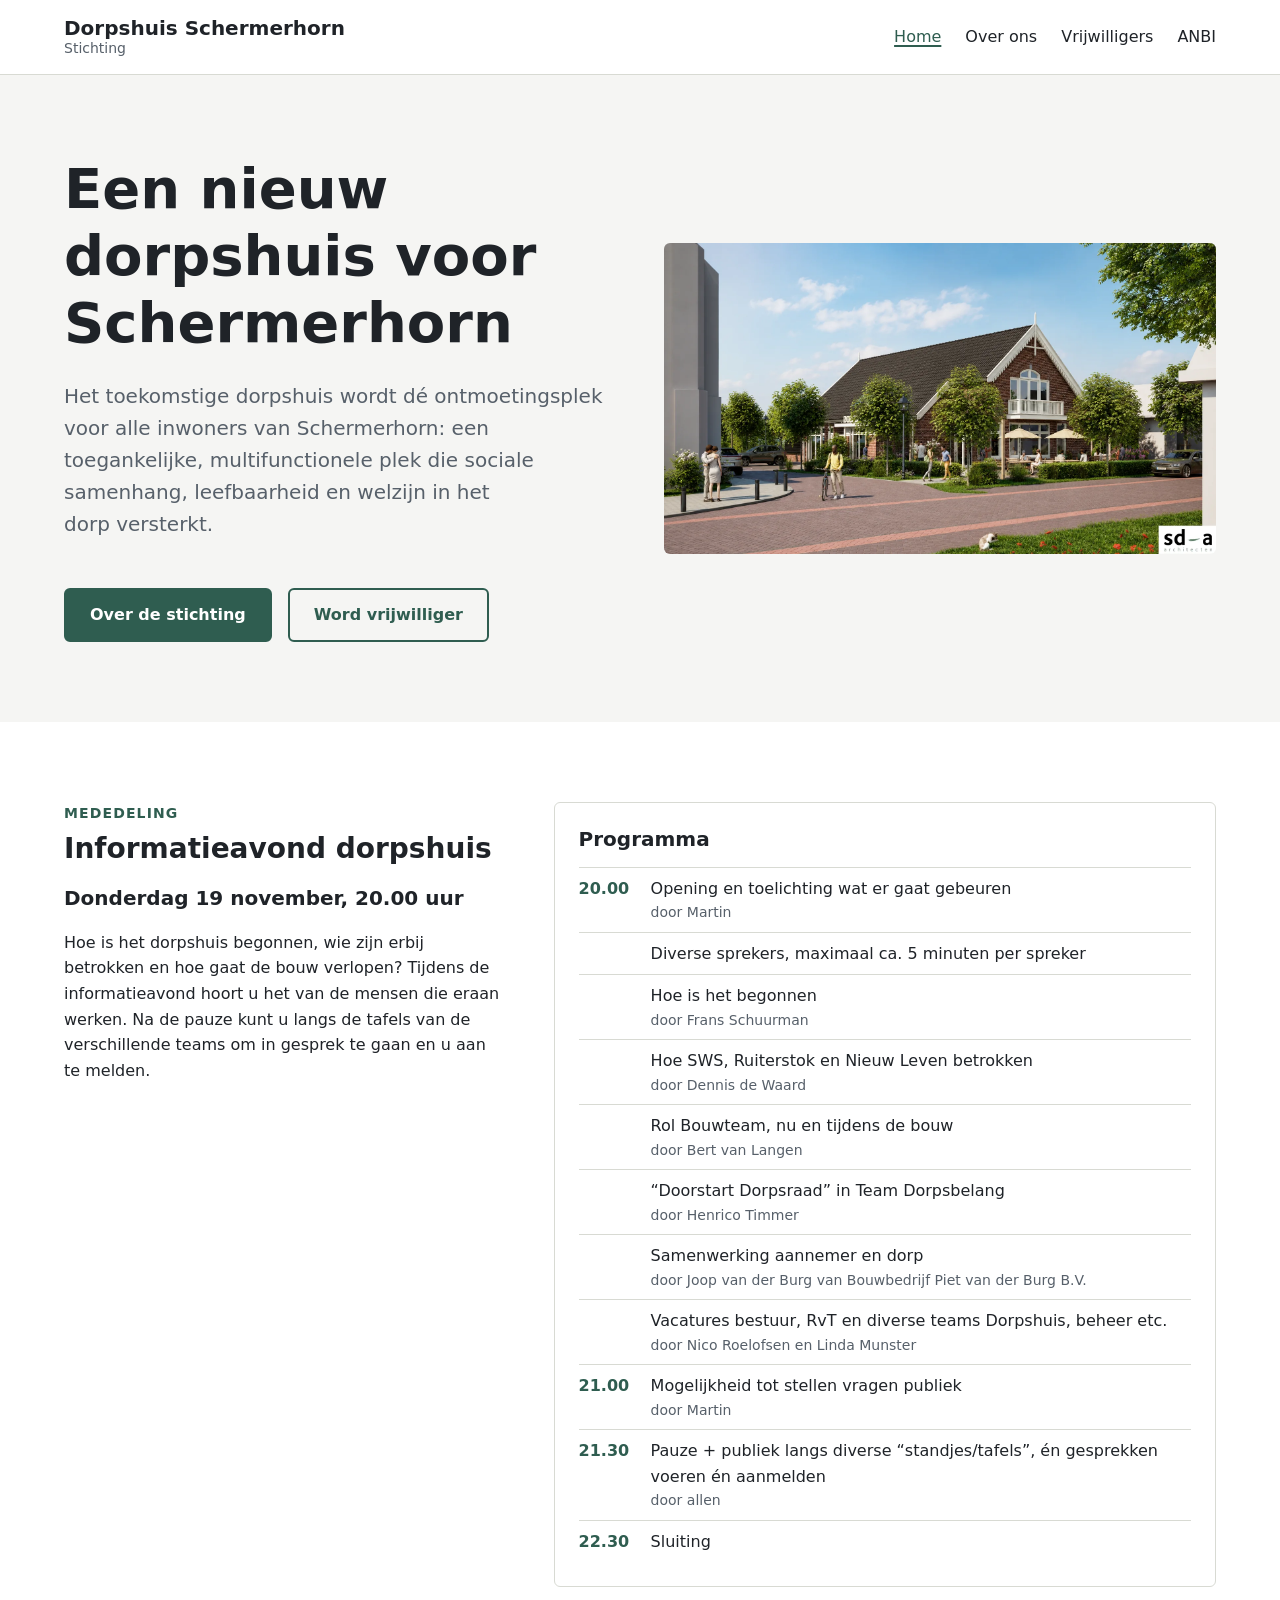
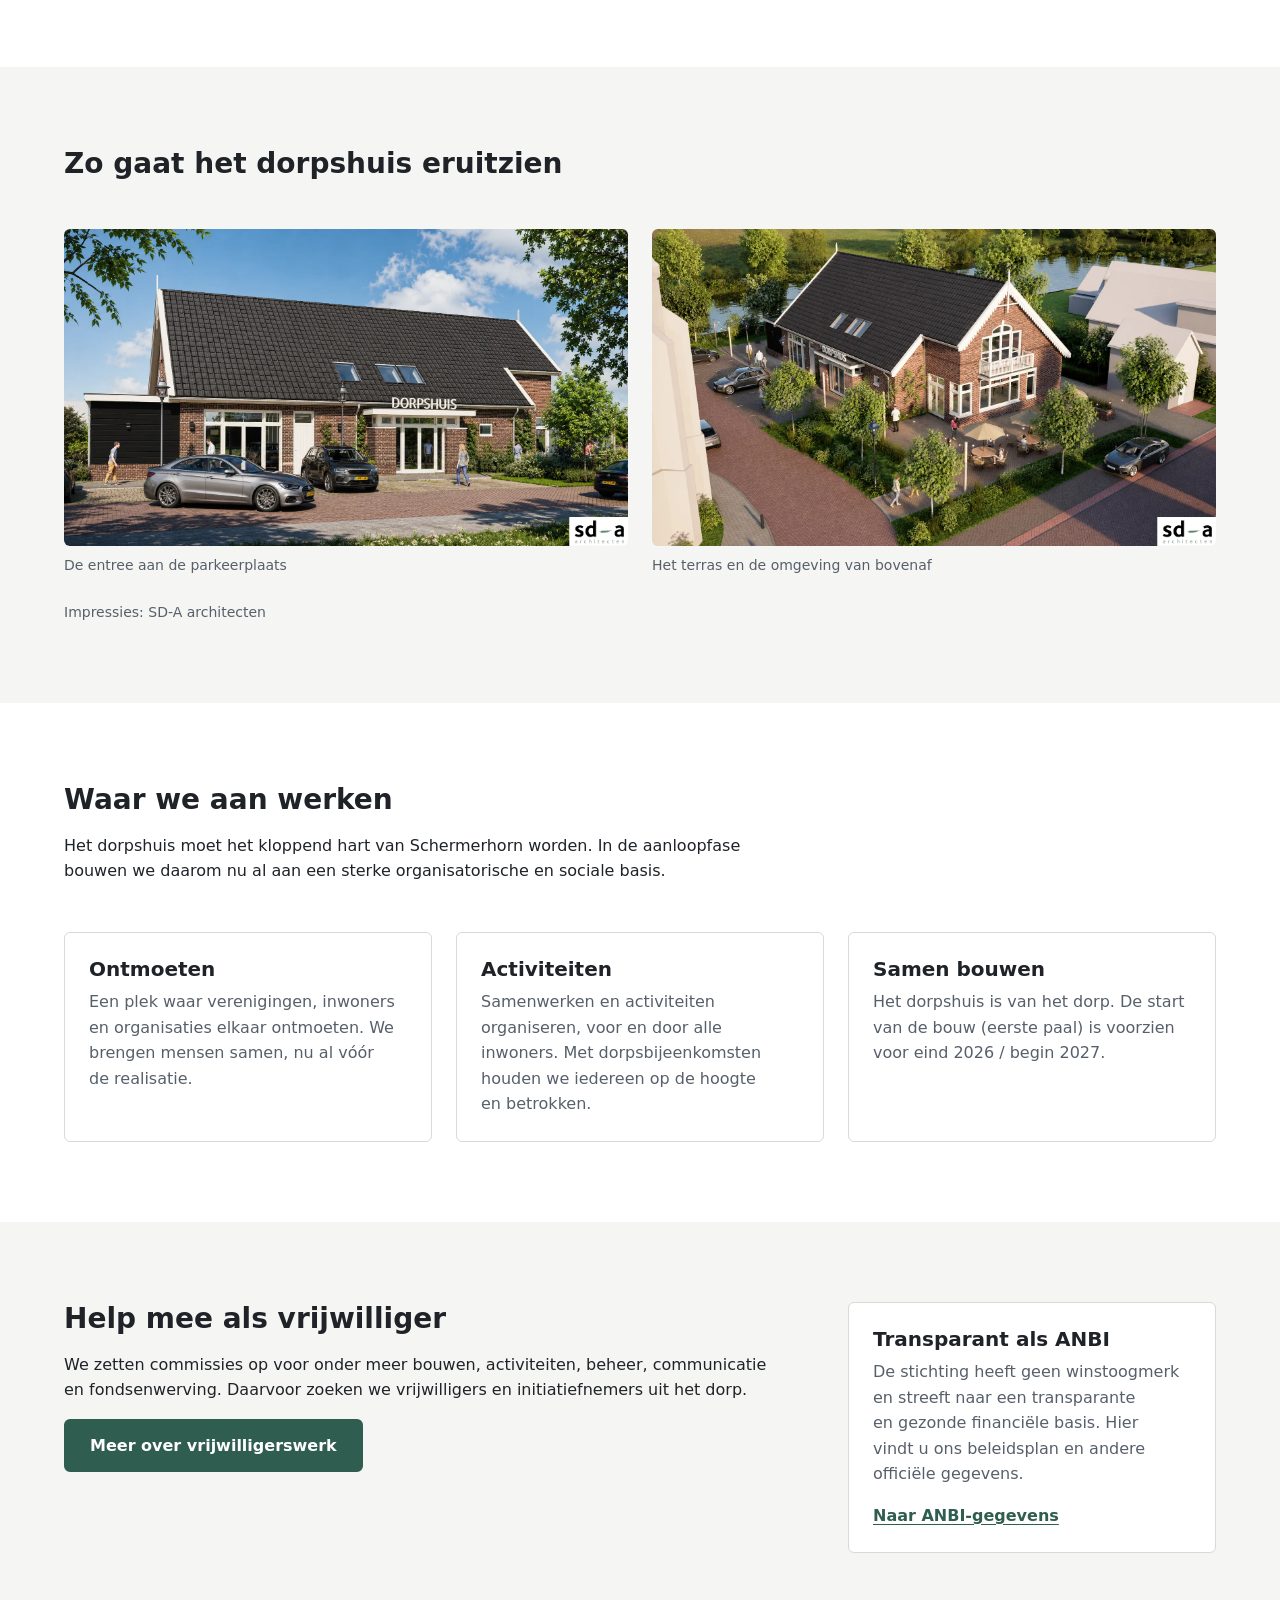
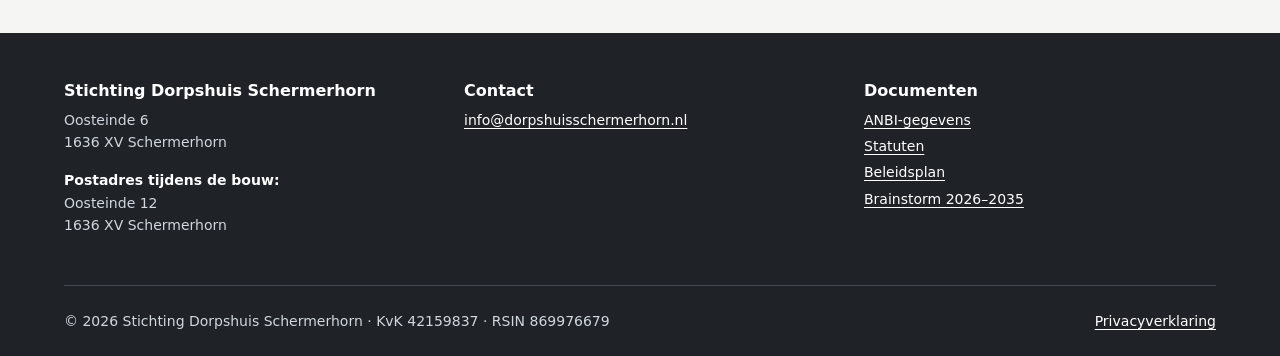
==== commit 26e3c8f7: "aangepast programma" ====
--- a/index.html
+++ b/index.html
@@ -58,10 +58,6 @@
             <h3>Programma</h3>
             <ol class="programma">
               <li>
-                <time datetime="19:00">19.00</time>
-                <p>Gezamenlijke maaltijd bestuur, sprekers en genodigden <span>door Nico</span></p>
-              </li>
-              <li>
                 <time datetime="20:00">20.00</time>
                 <p>Opening en toelichting wat er gaat gebeuren <span>door Martin</span></p>
               </li>
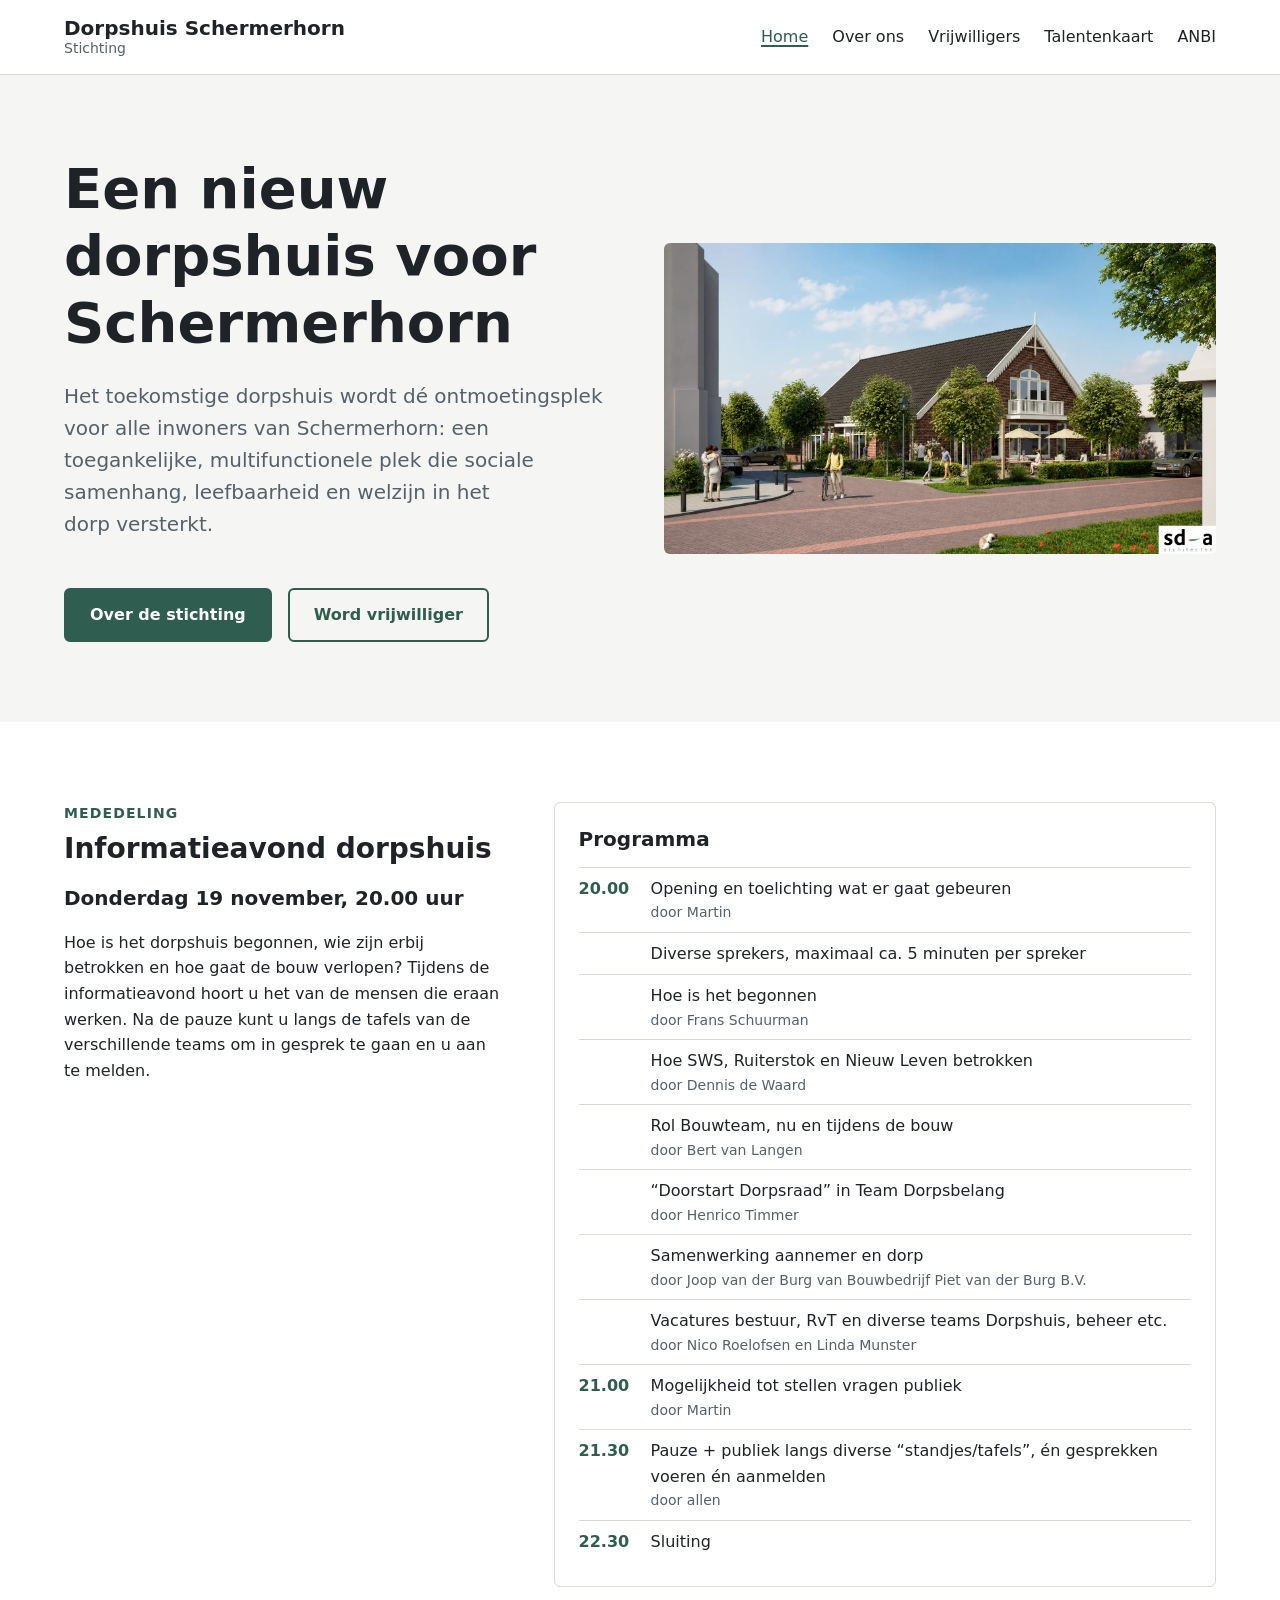
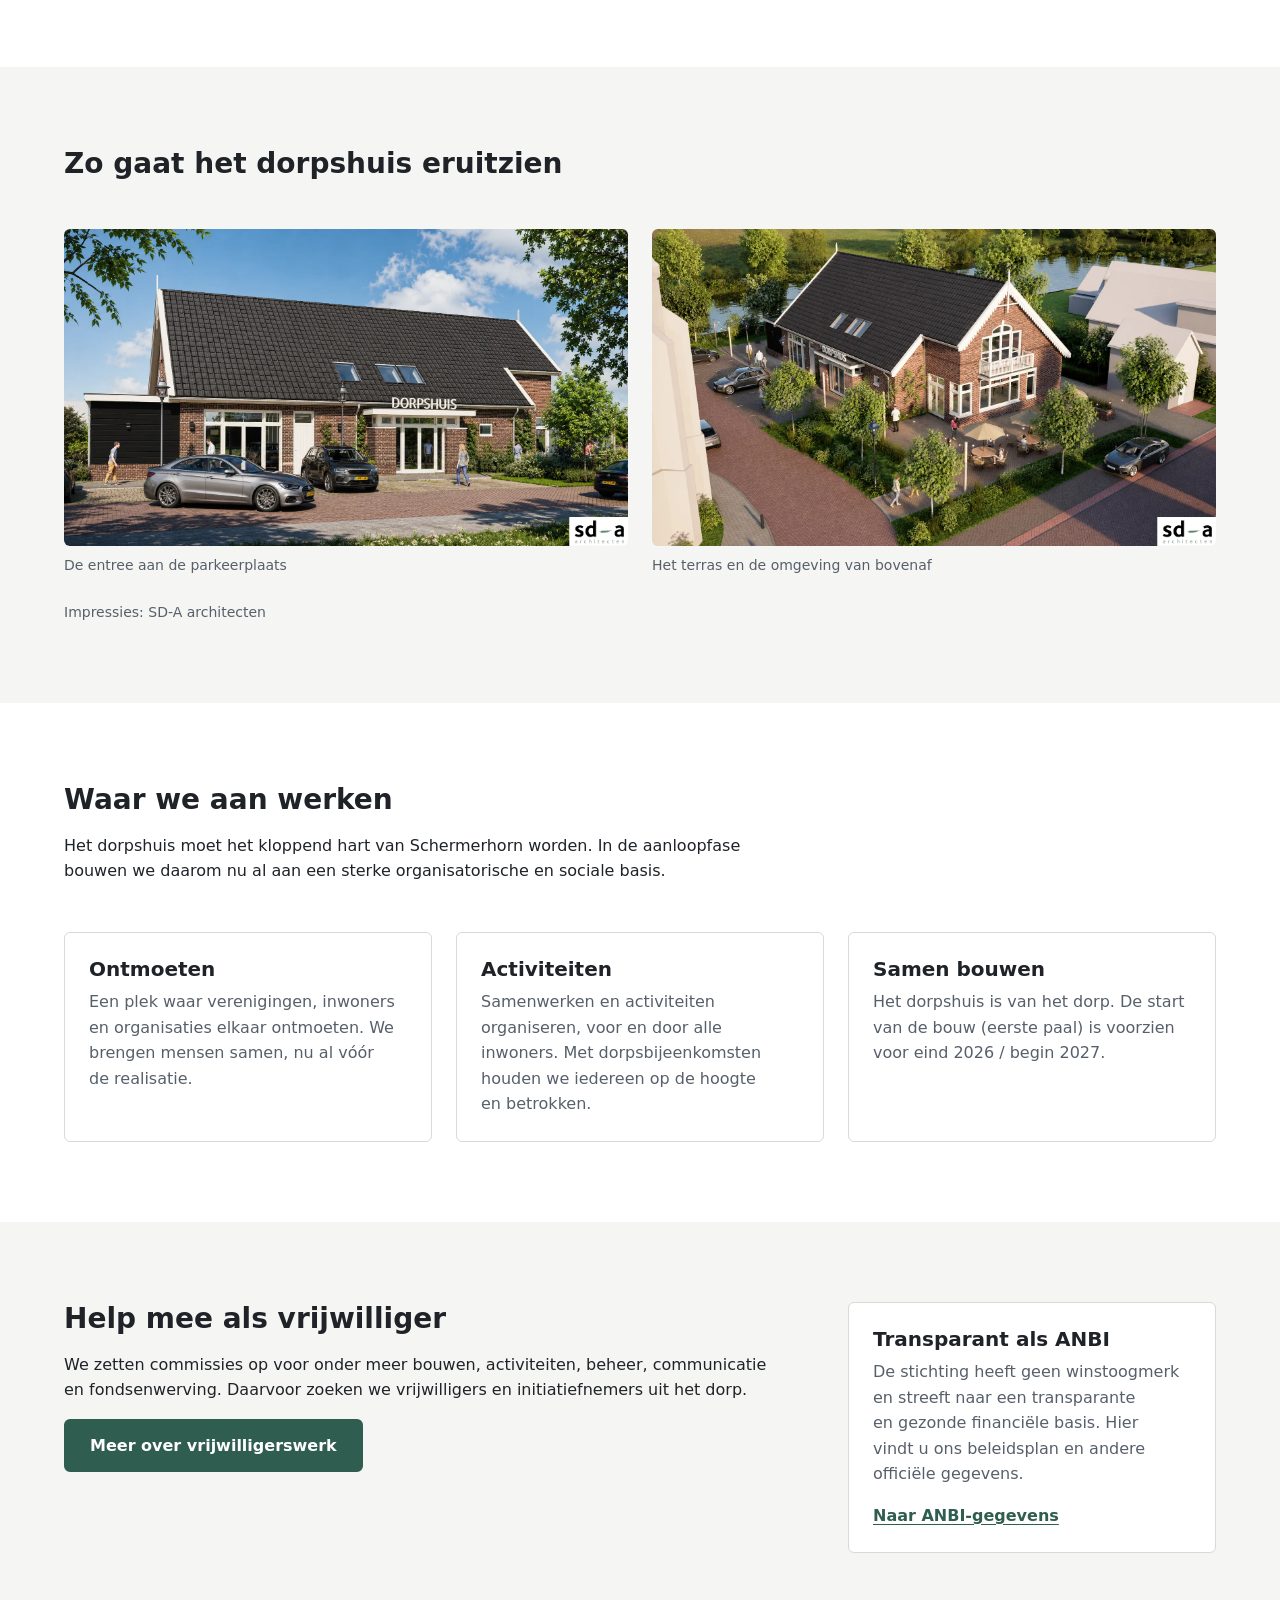
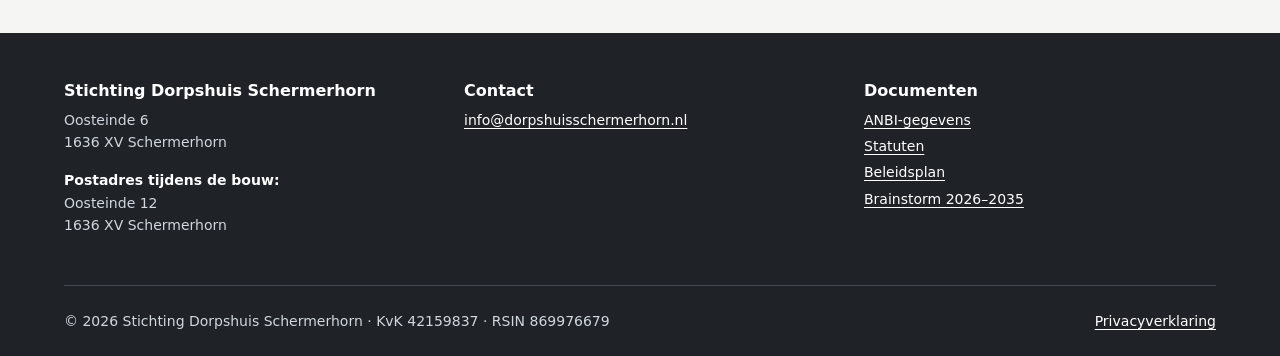
==== commit 7954b863: "Talentenkaart in het menu en op de vrijwilligerspagina - Hoofdmenu op alle pagina's: link naar de ta" ====
--- a/index.html
+++ b/index.html
@@ -24,6 +24,7 @@
           <li><a href="index.html" aria-current="page">Home</a></li>
           <li><a href="over-ons.html">Over ons</a></li>
           <li><a href="vrijwilligers.html">Vrijwilligers</a></li>
+          <li><a href="talentenkaart.html">Talentenkaart</a></li>
           <li><a href="anbi.html">ANBI</a></li>
         </ul>
       </nav>
